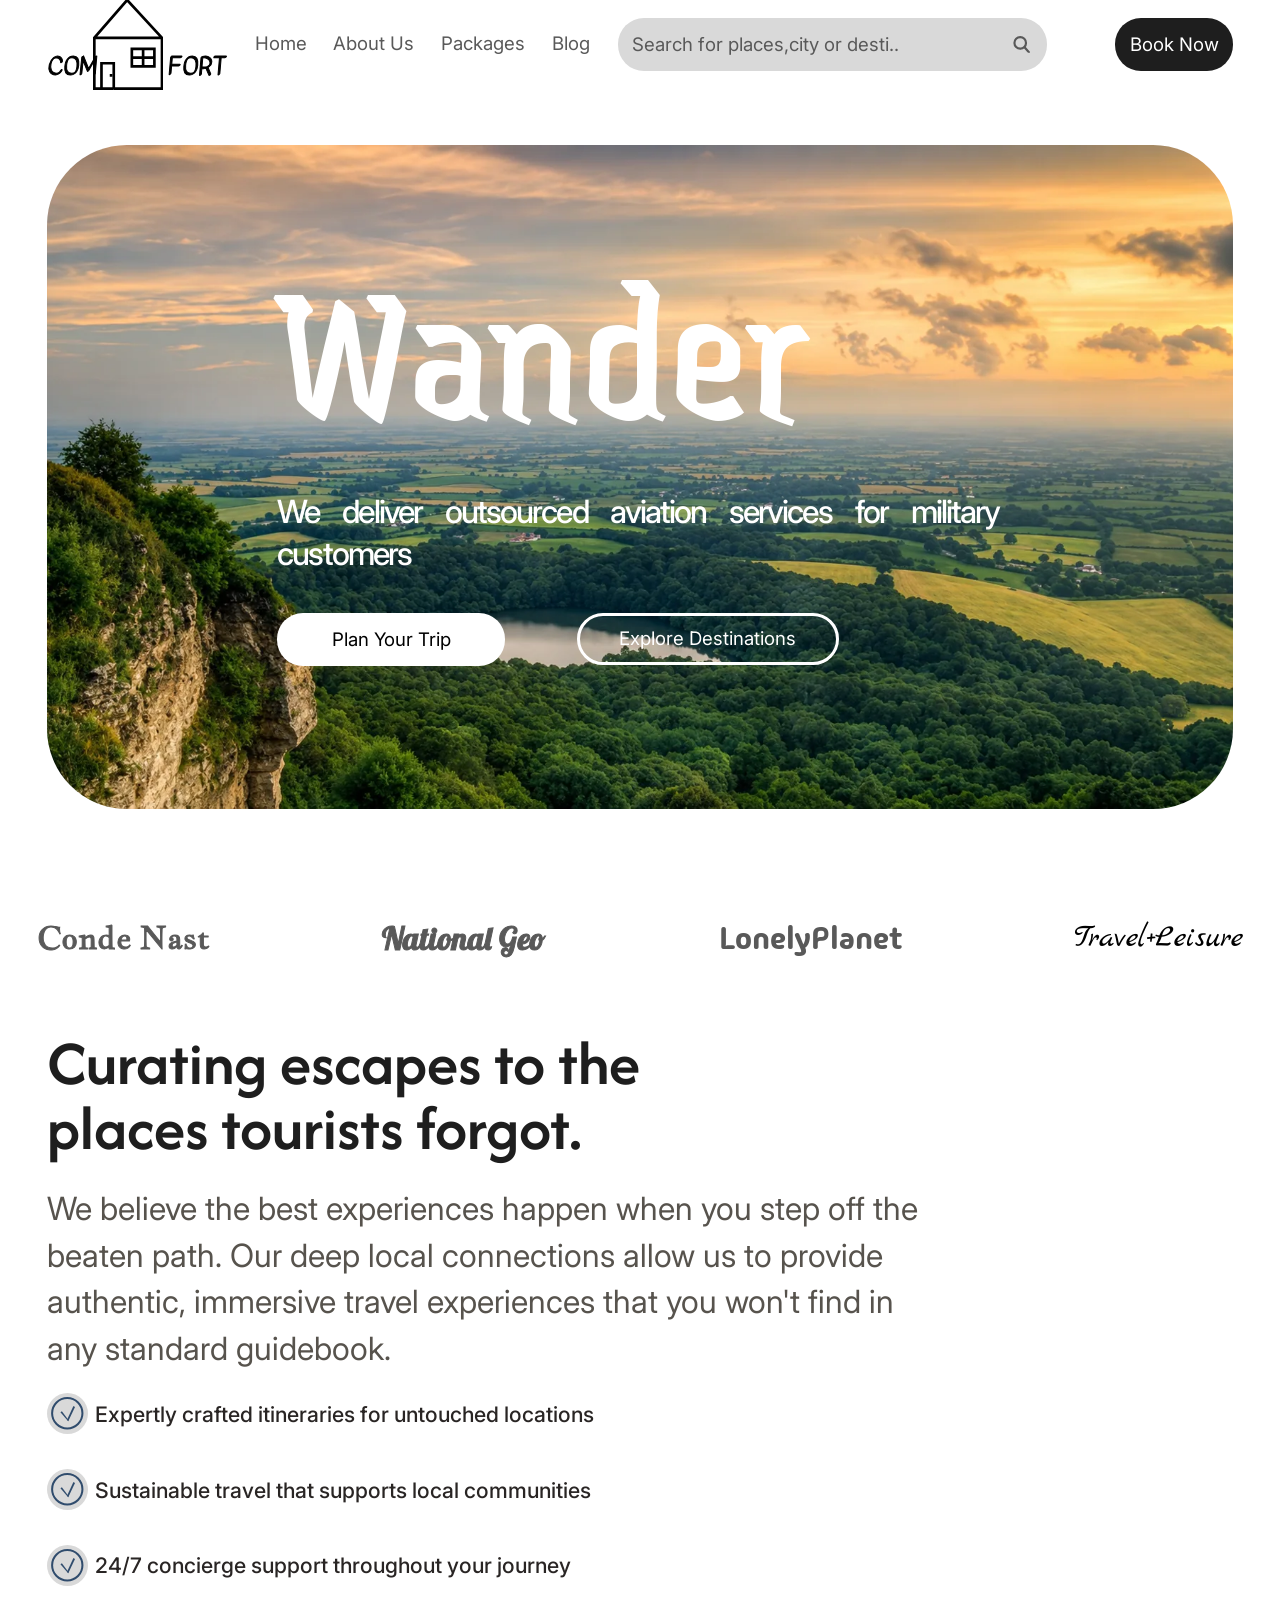
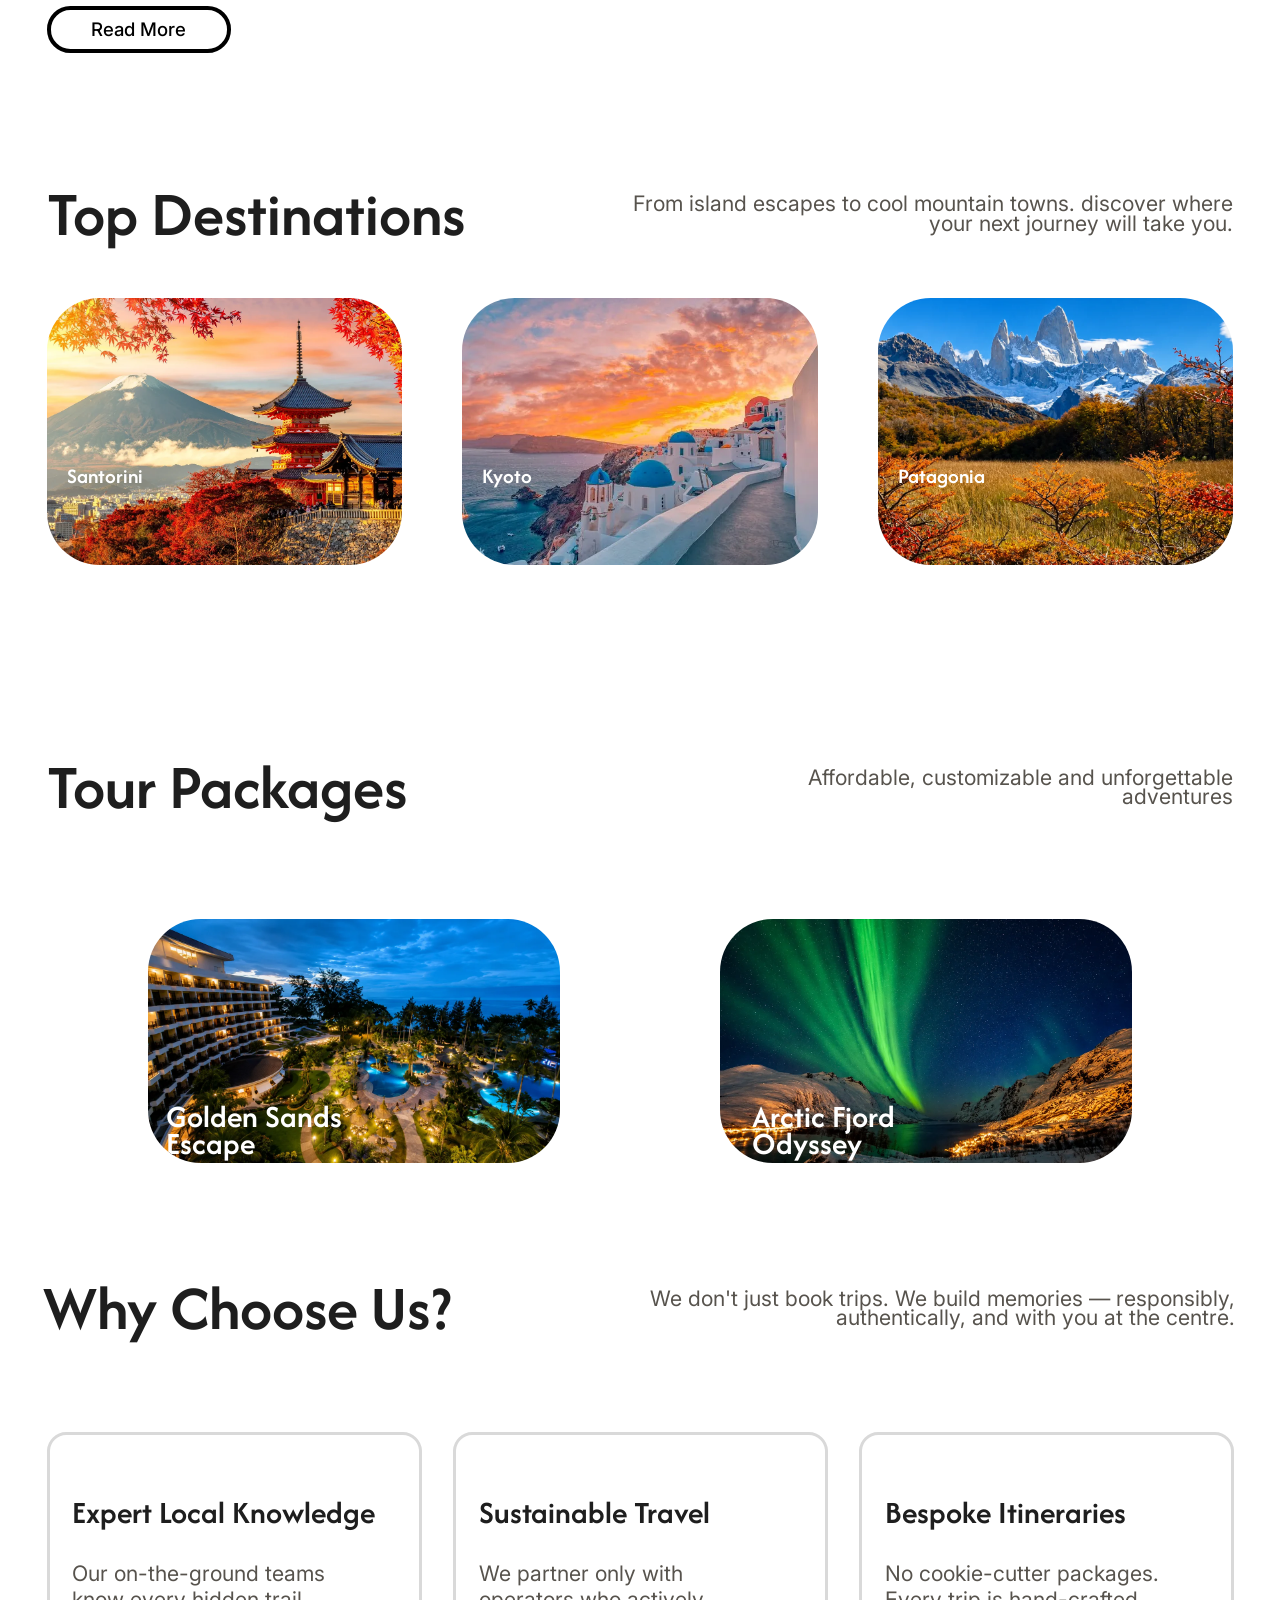
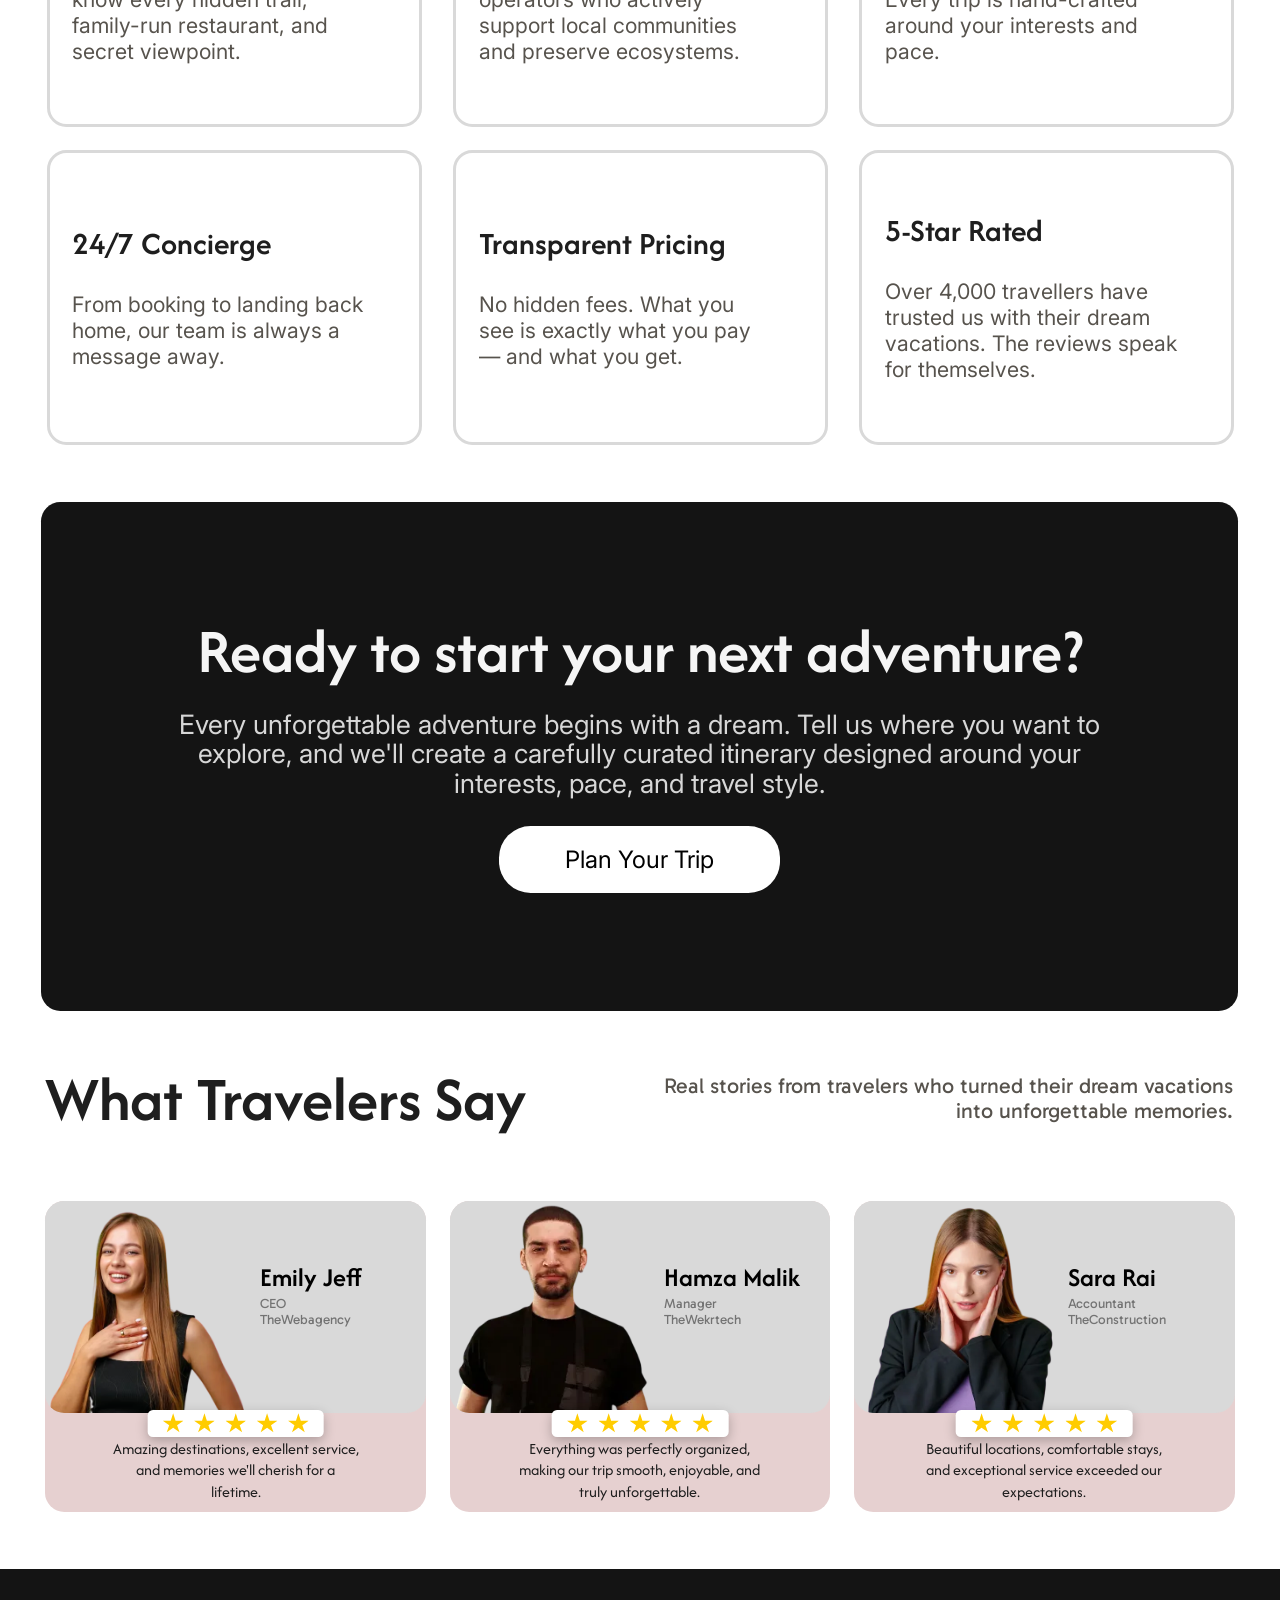
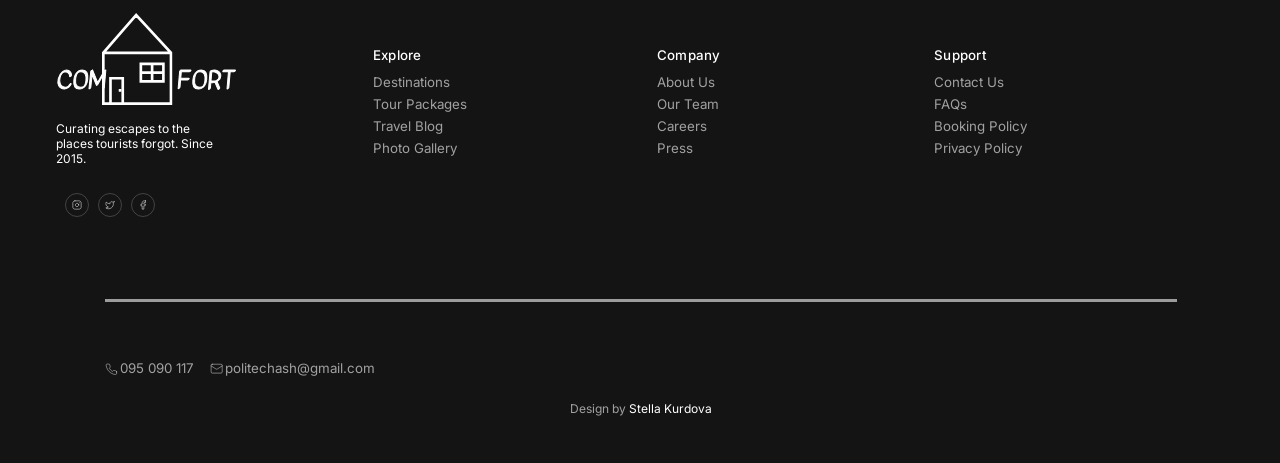
==== index.html @ 81b0ddcd "Wander landing page MVP" ====
<!doctype html>
<html lang="en">
<head>
  <meta charset="utf-8">
  <meta name="viewport" content="width=device-width, initial-scale=1">
  <title>Wander — Curating escapes to the places tourists forgot</title>
  <meta name="description" content="Expertly crafted itineraries for untouched locations, sustainable travel and 24/7 concierge support.">
  <link rel="preconnect" href="https://fonts.googleapis.com">
  <link rel="preconnect" href="https://fonts.gstatic.com" crossorigin>
  <link href="https://fonts.googleapis.com/css2?family=Afacad:wght@400;600;700&family=Gabarito&family=Inter:wght@400;500;700&family=Jacques+Francois&family=Jaini+Purva&family=Kavivanar&family=Lobster&family=Madimi+One&family=Marck+Script&display=swap" rel="stylesheet">
  <link rel="stylesheet" href="css/style.css">
  <script>document.documentElement.classList.add('js');</script>
</head>
<body>

  <!-- Shared logo house, used in header and footer -->
  <svg width="0" height="0" style="position:absolute" aria-hidden="true">
    <symbol id="logo-house" viewBox="0 0 106 138">
      <path d="M31.1394 136H103.486V59.73L51.2355 3.00025L2 59.73V136H12.7179M2 59.73H103.486M12.7179 136V97.865H31.1394V136M12.7179 136H31.1394M58.2692 89.5131V76.4338H75.1835M58.2692 89.5131V102.592H75.1835M58.2692 89.5131H75.1835M92.0977 89.5131V102.592H75.1835M92.0977 89.5131V76.4338H75.1835M92.0977 89.5131H75.1835M75.1835 89.5131V76.4338M75.1835 89.5131V102.592M25.1106 116.145H28.7949" fill="none" stroke="currentColor" stroke-width="4"/>
    </symbol>
  </svg>

  <header class="header" id="top">
    <a class="logo" href="#top" aria-label="Comfort — home">
      <span class="logo__text">COM</span>
      <svg class="logo__house" aria-hidden="true"><use href="#logo-house"/></svg>
      <span class="logo__text">FORT</span>
    </a>

    <nav class="nav" aria-label="Main">
      <a href="#top">Home</a>
      <a href="#about">About Us</a>
      <a href="#packages">Packages</a>
      <a href="https://t.me/Ast04ka" target="_blank" rel="noopener">Blog</a>
    </nav>

    <form class="search" role="search" id="search-form">
      <label class="visually-hidden" for="search-input">Search</label>
      <input class="search__input" id="search-input" type="search" placeholder="Search for places,city or desti..">
      <button class="search__btn" type="submit" aria-label="Search">
        <svg viewBox="0 0 24 24" aria-hidden="true"><circle cx="10" cy="10" r="8" fill="none" stroke="currentColor" stroke-width="3"/><path d="M16 16l6 7" stroke="currentColor" stroke-width="3" stroke-linecap="round"/></svg>
      </button>
    </form>

    <a class="btn btn--dark header__book" href="https://t.me/Ast04ka" target="_blank" rel="noopener">Book Now</a>
  </header>

  <main>
    <section class="hero">
      <img class="hero__bg" src="images/hero.webp" alt="" fetchpriority="high">
      <div class="hero__content">
        <h1 class="hero__title">Wander</h1>
        <p class="hero__subtitle">We deliver outsourced aviation services for military customers</p>
        <div class="hero__buttons">
          <a class="btn btn--light" href="https://t.me/Ast04ka" target="_blank" rel="noopener">Plan Your Trip</a>
          <a class="btn btn--outline" href="#destinations">Explore Destinations</a>
        </div>
      </div>
    </section>

    <section class="trusted" aria-labelledby="trusted-title">
      <h2 class="trusted__title" id="trusted-title">Trusted &amp; Featured By</h2>
      <ul class="trusted__list">
        <li class="trusted__item trusted__item--conde">Conde Nast</li>
        <li class="trusted__item trusted__item--natgeo">National Geo</li>
        <li class="trusted__item trusted__item--lonely">LonelyPlanet</li>
        <li class="trusted__item trusted__item--travel">Travel+Leisure</li>
      </ul>
    </section>

    <section class="about" id="about">
      <h2 class="about__title">Curating escapes to the places tourists forgot.</h2>
      <p class="about__text">We believe the best experiences happen when you step off the beaten path. Our deep local connections allow us to provide authentic, immersive travel experiences that you won't find in any standard guidebook.</p>
      <ul class="about__list">
        <li><img src="images/check.svg" alt="" width="61" height="61">Expertly crafted itineraries for untouched locations</li>
        <li><img src="images/check.svg" alt="" width="61" height="61">Sustainable travel that supports local communities</li>
        <li><img src="images/check.svg" alt="" width="61" height="61">24/7 concierge support throughout your journey</li>
      </ul>
      <a class="btn btn--ghost about__more" href="#why">Read More</a>
    </section>

    <section class="destinations" id="destinations">
      <div class="section-head">
        <h2 class="section-head__title">Top Destinations</h2>
        <p class="section-head__text section-head__text--destinations">From island escapes to cool mountain towns. discover where your next journey will take you.</p>
      </div>
      <div class="destinations__grid">
        <article class="photo-card photo-card--dest">
          <img src="images/santorini.webp" alt="" loading="lazy">
          <h3 class="photo-card__label">Santorini</h3>
        </article>
        <article class="photo-card photo-card--dest">
          <img src="images/kyoto.webp" alt="" loading="lazy">
          <h3 class="photo-card__label">Kyoto</h3>
        </article>
        <article class="photo-card photo-card--dest">
          <img src="images/patagonia.webp" alt="" loading="lazy">
          <h3 class="photo-card__label">Patagonia</h3>
        </article>
      </div>
    </section>

    <section class="packages" id="packages">
      <div class="section-head">
        <h2 class="section-head__title">Tour Packages</h2>
        <p class="section-head__text section-head__text--packages">Affordable, customizable and unforgettable adventures</p>
      </div>
      <div class="packages__grid">
        <article class="photo-card photo-card--package photo-card--golden">
          <img src="images/golden-sands.webp" alt="" loading="lazy">
          <h3 class="photo-card__label">Golden Sands Escape</h3>
        </article>
        <article class="photo-card photo-card--package photo-card--arctic">
          <img src="images/arctic-fjord.webp" alt="" loading="lazy">
          <h3 class="photo-card__label">Arctic Fjord Odyssey</h3>
        </article>
      </div>
    </section>

    <section class="why" id="why">
      <div class="section-head">
        <h2 class="section-head__title">Why Choose Us?</h2>
        <p class="section-head__text section-head__text--why">We don't just book trips. We build memories — responsibly, authentically, and with you at the centre.</p>
      </div>
      <div class="why__grid">
        <article class="feature feature--1">
          <h3 class="feature__title">Expert Local Knowledge</h3>
          <p class="feature__text">Our on-the-ground teams know every hidden trail, family-run restaurant, and secret viewpoint.</p>
        </article>
        <article class="feature feature--2">
          <h3 class="feature__title">Sustainable Travel</h3>
          <p class="feature__text">We partner only with operators who actively support local communities and preserve ecosystems.</p>
        </article>
        <article class="feature feature--3">
          <h3 class="feature__title">Bespoke Itineraries</h3>
          <p class="feature__text">No cookie-cutter packages. Every trip is hand-crafted around your interests and pace.</p>
        </article>
        <article class="feature feature--4">
          <h3 class="feature__title">24/7 Concierge</h3>
          <p class="feature__text">From booking to landing back home, our team is always a message away.</p>
        </article>
        <article class="feature feature--5">
          <h3 class="feature__title">Transparent Pricing</h3>
          <p class="feature__text">No hidden fees. What you see is exactly what you pay — and what you get.</p>
        </article>
        <article class="feature feature--6">
          <h3 class="feature__title">5-Star Rated</h3>
          <p class="feature__text">Over 4,000 travellers have trusted us with their dream vacations. The reviews speak for themselves.</p>
        </article>
      </div>
    </section>

    <section class="cta">
      <h2 class="cta__title">Ready to start your next adventure?</h2>
      <p class="cta__text">Every unforgettable adventure begins with a dream. Tell us where you want to explore, and we'll create a carefully curated itinerary designed around your interests, pace, and travel style.</p>
      <a class="btn btn--light cta__btn" href="https://t.me/Ast04ka" target="_blank" rel="noopener">Plan Your Trip</a>
    </section>

    <section class="reviews" id="reviews">
      <div class="section-head">
        <h2 class="section-head__title">What Travelers Say</h2>
        <p class="section-head__text section-head__text--reviews">Real stories from travelers who turned their dream vacations into unforgettable memories.</p>
      </div>
      <div class="reviews__grid">
        <article class="review">
          <div class="review__top">
            <img class="review__photo" src="images/emily.webp" alt="Emily Jeff" loading="lazy">
            <div class="review__person">
              <h3 class="review__name">Emily Jeff</h3>
              <p class="review__role">CEO TheWebagency</p>
            </div>
          </div>
          <div class="review__stars" role="img" aria-label="5 out of 5 stars"><i></i><i></i><i></i><i></i><i></i></div>
          <p class="review__quote">Amazing destinations, excellent service, and memories we'll cherish for a lifetime.</p>
        </article>
        <article class="review">
          <div class="review__top">
            <img class="review__photo" src="images/hamza.webp" alt="Hamza Malik" loading="lazy">
            <div class="review__person">
              <h3 class="review__name">Hamza Malik</h3>
              <p class="review__role">Manager<br>TheWekrtech</p>
            </div>
          </div>
          <div class="review__stars" role="img" aria-label="5 out of 5 stars"><i></i><i></i><i></i><i></i><i></i></div>
          <p class="review__quote">Everything was perfectly organized, making our trip smooth, enjoyable, and truly unforgettable.</p>
        </article>
        <article class="review">
          <div class="review__top">
            <img class="review__photo" src="images/sara.webp" alt="Sara Rai" loading="lazy">
            <div class="review__person">
              <h3 class="review__name">Sara Rai</h3>
              <p class="review__role">Accountant<br>TheConstruction</p>
            </div>
          </div>
          <div class="review__stars" role="img" aria-label="5 out of 5 stars"><i></i><i></i><i></i><i></i><i></i></div>
          <p class="review__quote">Beautiful locations, comfortable stays, and exceptional service exceeded our expectations.</p>
        </article>
      </div>
    </section>
  </main>

  <footer class="footer">
    <div class="footer__top">
      <div class="footer__brand">
        <a class="logo logo--footer" href="#top" aria-label="Comfort — back to top">
          <span class="logo__text">COM</span>
          <svg class="logo__house" aria-hidden="true"><use href="#logo-house"/></svg>
          <span class="logo__text">FORT</span>
        </a>
        <p class="footer__tagline">Curating escapes to the places tourists forgot. Since 2015.</p>
        <ul class="footer__social">
          <li><a href="https://www.instagram.com/mnstrash_/" target="_blank" rel="noopener" aria-label="Instagram"><svg viewBox="0 0 15 15" aria-hidden="true"><path d="M4.375 1.25H10.625C12.3509 1.25 13.75 2.64911 13.75 4.375V10.625C13.75 12.3509 12.3509 13.75 10.625 13.75H4.375C2.64911 13.75 1.25 12.3509 1.25 10.625V4.375C1.25 2.64911 2.64911 1.25 4.375 1.25Z"/><path d="M10.0003 7.10644C10.0774 7.62659 9.98859 8.15782 9.7464 8.62457C9.50422 9.09132 9.12102 9.46982 8.65132 9.70623C8.18162 9.94265 7.64933 10.0249 7.13017 9.9414C6.61101 9.85786 6.13141 9.61274 5.75958 9.24091C5.38775 8.86909 5.14264 8.38949 5.0591 7.87032C4.97556 7.35116 5.05785 6.81887 5.29426 6.34917C5.53067 5.87947 5.90917 5.49628 6.37592 5.25409C6.84267 5.0119 7.3739 4.92306 7.89406 5.00019C8.42463 5.07887 8.91584 5.3261 9.29511 5.70538C9.67439 6.08466 9.92163 6.57586 10.0003 7.10644Z"/><path d="M10.9375 4.0625H10.9438"/></svg></a></li>
          <li><a href="#" aria-label="Twitter"><svg viewBox="0 0 15 15" aria-hidden="true"><path d="M13.75 2.50001C13.75 2.50001 13.3125 3.81251 12.5 4.62501C13.5 10.875 6.625 15.4375 1.25 11.875C2.625 11.9375 4 11.5 5 10.625C1.875 9.68751 0.3125 6.00001 1.875 3.12501C3.25 4.75001 5.375 5.68751 7.5 5.62501C6.9375 3.00001 10 1.50001 11.875 3.25001C12.5625 3.25001 13.75 2.50001 13.75 2.50001Z"/></svg></a></li>
          <li><a href="#" aria-label="Facebook"><svg viewBox="0 0 15 15" aria-hidden="true"><path d="M11.25 1.25H9.375C8.5462 1.25 7.75134 1.57924 7.16529 2.16529C6.57924 2.75134 6.25 3.5462 6.25 4.375V6.25H4.375V8.75H6.25V13.75H8.75V8.75H10.625L11.25 6.25H8.75V4.375C8.75 4.20924 8.81585 4.05027 8.93306 3.93306C9.05027 3.81585 9.20924 3.75 9.375 3.75H11.25V1.25Z"/></svg></a></li>
        </ul>
      </div>

      <div class="footer__col">
        <h3 class="footer__heading">Explore</h3>
        <ul>
          <li><a href="#destinations">Destinations</a></li>
          <li><a href="#packages">Tour Packages</a></li>
          <li><a href="#">Travel Blog</a></li>
          <li><a href="#">Photo Gallery</a></li>
        </ul>
      </div>
      <div class="footer__col">
        <h3 class="footer__heading">Company</h3>
        <ul>
          <li><a href="#about">About Us</a></li>
          <li><a href="#">Our Team</a></li>
          <li><a href="#">Careers</a></li>
          <li><a href="#">Press</a></li>
        </ul>
      </div>
      <div class="footer__col">
        <h3 class="footer__heading">Support</h3>
        <ul>
          <li><a href="https://t.me/Ast04ka" target="_blank" rel="noopener">Contact Us</a></li>
          <li><a href="#">FAQs</a></li>
          <li><a href="#">Booking Policy</a></li>
          <li><a href="#">Privacy Policy</a></li>
        </ul>
      </div>
    </div>

    <hr class="footer__divider">

    <div class="footer__contacts">
      <a href="tel:095090117">
        <svg class="footer__icon footer__icon--phone" viewBox="0 0 19 19" aria-hidden="true"><path d="M17.4175 13.3952V15.7702C17.4184 15.9907 17.3732 16.209 17.2849 16.411C17.1966 16.613 17.067 16.7943 16.9046 16.9434C16.7421 17.0924 16.5503 17.2059 16.3414 17.2765C16.1326 17.3472 15.9112 17.3734 15.6917 17.3536C13.2556 17.0889 10.9155 16.2564 8.85957 14.9232C6.94677 13.7077 5.32505 12.086 4.10957 10.1732C2.77164 8.10786 1.93901 5.75644 1.67916 3.30941C1.65937 3.09048 1.68539 2.86984 1.75555 2.66153C1.82571 2.45321 1.93848 2.26179 2.08668 2.09944C2.23487 1.93709 2.41525 1.80738 2.61632 1.71857C2.8174 1.62975 3.03476 1.58378 3.25457 1.58357H5.62957C6.01377 1.57979 6.38624 1.71584 6.67755 1.96637C6.96886 2.2169 7.15913 2.5648 7.21291 2.94524C7.31315 3.70529 7.49905 4.45157 7.76707 5.16982C7.87359 5.45318 7.89664 5.76113 7.8335 6.05719C7.77036 6.35324 7.62367 6.62499 7.41082 6.84024L6.40541 7.84566C7.53239 9.82763 9.17343 11.4687 11.1554 12.5957L12.1608 11.5902C12.3761 11.3774 12.6478 11.2307 12.9439 11.1676C13.2399 11.1044 13.5479 11.1275 13.8312 11.234C14.5495 11.502 15.2958 11.6879 16.0558 11.7882C16.4404 11.8424 16.7916 12.0361 17.0427 12.3324C17.2937 12.6287 17.4271 13.007 17.4175 13.3952Z"/></svg>
        095 090 117
      </a>
      <a href="https://mail.google.com/mail/?view=cm&amp;fs=1&amp;to=politechash@gmail.com" target="_blank" rel="noopener">
        <svg class="footer__icon footer__icon--mail" viewBox="0 0 20 20" aria-hidden="true"><path d="M3.33439 3.33301H16.6677C17.5882 3.33301 18.3344 4.0792 18.3344 4.99967V14.9997C18.3344 15.9201 17.5882 16.6663 16.6677 16.6663H3.33439C2.41392 16.6663 1.66772 15.9201 1.66772 14.9997V4.99967C1.66772 4.0792 2.41392 3.33301 3.33439 3.33301Z"/><path d="M18.3344 5.83301L10.8594 10.583C10.6021 10.7442 10.3047 10.8297 10.0011 10.8297C9.69746 10.8297 9.4 10.7442 9.14272 10.583L1.66772 5.83301"/></svg>
        politechash@gmail.com
      </a>
    </div>

    <p class="footer__credit">Design by <a href="https://www.instagram.com/stellar_.k/" target="_blank" rel="noopener">Stella Kurdova</a></p>
  </footer>

  <script src="js/main.js"></script>
</body>
</html>
---- css/style.css ----
/*
  Desktop layout follows the 1920px Figma frame; mobile (<768px) follows the 480px frame.
  On desktop 1rem = 10 design px, so "4.8rem" is 48px in Figma at 1920 wide.
*/

:root {
  --black: #000000;
  --ink: #1e1e1e;
  --dark: #141414;
  --muted: #57534d;
  --gray-text: #595959;
  --gray-light: #9b9b9b;
  --role: #737373;
  --line: #d9d9d9;
  --list-text: #292524;
  --check: #304c6d;
  --pink: #e6d0d0;
  --star: #ffcc00;
  --white: #ffffff;

  --font-body: "Inter", system-ui, sans-serif;
  --font-head: "Afacad", system-ui, sans-serif;

  --pad: 7rem;
  --section-gap: 8.5rem;

  --ease: cubic-bezier(.22, .61, .36, 1);
}

*,
*::before,
*::after {
  box-sizing: border-box;
}

html {
  font-size: min(calc(100vw / 192), 10px);
  scroll-behavior: smooth;
  -webkit-text-size-adjust: 100%;
}

body {
  margin: 0 auto;
  max-width: 1920px;
  background: var(--white);
  color: var(--black);
  font-family: var(--font-body);
  overflow-x: clip;
}

img {
  display: block;
  max-width: 100%;
}

h1, h2, h3, p, ul {
  margin: 0;
}

ul {
  padding: 0;
  list-style: none;
}

a {
  color: inherit;
  text-decoration: none;
}

:focus-visible {
  outline: 3px solid #2f6fed;
  outline-offset: 3px;
}

.visually-hidden {
  position: absolute;
  width: 1px;
  height: 1px;
  overflow: hidden;
  clip: rect(0 0 0 0);
  white-space: nowrap;
}

@media (prefers-reduced-motion: reduce) {
  html { scroll-behavior: auto; }
  *,
  *::before,
  *::after {
    transition: none !important;
    animation: none !important;
  }
}

/* ---------- Buttons ---------- */

.btn {
  display: inline-flex;
  align-items: center;
  justify-content: center;
  border-radius: 3.9rem;
  font-family: var(--font-body);
  font-size: max(2.8rem, 12px);
  white-space: nowrap;
  transition: transform .3s var(--ease), box-shadow .3s var(--ease), background-color .3s, color .3s;
}

.btn:hover {
  transform: translateY(-3px);
  box-shadow: 0 10px 24px rgb(0 0 0 / .18);
}

.btn:active {
  transform: translateY(0) scale(.97);
  box-shadow: none;
  transition-duration: .1s;
}

.btn--dark {
  background: var(--ink);
  color: var(--white);
}

.btn--light {
  background: var(--white);
  color: var(--black);
}

.btn--outline {
  border: 3px solid var(--white);
  color: var(--white);
}

.btn--ghost {
  border: 4px solid var(--black);
  font-weight: 500;
}

/* ---------- Logo ---------- */

.logo {
  display: inline-flex;
  align-items: flex-end;
  flex-shrink: 0;
  color: var(--black);
}

.logo__house {
  width: 10.6rem;
  height: 13.8rem;
  margin: 0 0.7rem 0 -0.6rem;
}

.logo__text {
  font-family: "Kavivanar", cursive;
  font-size: 3.6rem;
  line-height: 5.3rem;
  margin-bottom: 0.9rem;
  -webkit-text-stroke: 1px currentColor;
}

.logo--footer {
  color: var(--white);
}

/* ---------- Header ---------- */

.header {
  display: flex;
  align-items: center;
  gap: 4.3rem;
  height: 13.3rem;
  padding: 0 7rem;
}

.nav {
  display: flex;
  gap: 4rem;
  font-size: max(2.8rem, 12px);
  line-height: 3.4rem;
}

.nav a {
  white-space: nowrap;
  transition: color .2s;
}

.nav a:nth-child(-n+2) {
  color: var(--gray-text);
}

.nav a:nth-child(n+3) {
  color: rgb(0 0 0 / .65);
}

.nav a:hover {
  color: var(--black);
}

.search {
  position: relative;
  flex: 1 1 auto;
  max-width: 64.3rem;
  height: 8rem;
}

.search__input {
  width: 100%;
  height: 100%;
  padding: 0 7rem 0 2.1rem;
  border: 0;
  border-radius: 3.9rem;
  background: var(--line);
  color: var(--black);
  font: inherit;
  font-size: max(2.8rem, 12px);
}

.search__input::placeholder {
  color: var(--gray-text);
  opacity: 1;
}

.search__btn {
  position: absolute;
  top: 50%;
  right: 1.8rem;
  display: grid;
  place-items: center;
  width: 4rem;
  height: 4rem;
  padding: 0;
  border: 0;
  background: none;
  color: var(--gray-text);
  transform: translateY(-50%);
  cursor: pointer;
}

.search__btn svg {
  width: 2.6rem;
  height: 2.6rem;
}

.header__book {
  flex-shrink: 0;
  width: 17.8rem;
  height: 8rem;
  margin-left: auto;
}

/* ---------- Hero ---------- */

.hero {
  position: relative;
  min-height: 99.5rem;
  margin: var(--section-gap) var(--pad) 0;
  padding: 14.6rem 0 6rem 34.6rem;
  border-radius: 12rem;
  overflow: hidden;
  isolation: isolate;
}

.hero__bg {
  position: absolute;
  inset: 0;
  width: 100%;
  height: 100%;
  object-fit: cover;
  z-index: -1;
}

.hero__content {
  max-width: 108.3rem;
  color: var(--white);
}

.hero__title {
  font-family: "Jaini Purva", serif;
  font-size: 30rem;
  font-weight: 400;
  line-height: 30.9rem;
}

.hero__subtitle {
  margin-top: 6.4rem;
  font-size: 4.8rem;
  font-weight: 500;
  line-height: 6.2rem;
  letter-spacing: -0.06em;
  text-align: justify;
}

.hero__buttons {
  display: flex;
  flex-wrap: wrap;
  gap: 3rem 10.7rem;
  margin-top: 5.8rem;
}

.hero__buttons .btn--light {
  width: 34.2rem;
  height: 8rem;
}

.hero__buttons .btn--outline {
  width: 39.3rem;
  height: 7.8rem;
}

/* ---------- Trusted by ---------- */

.trusted {
  margin-top: var(--section-gap);
  text-align: center;
}

.trusted__title {
  color: var(--gray-light);
  font-family: var(--font-head);
  font-size: max(3.2rem, 14px);
  font-weight: 700;
  line-height: 4.2rem;
  letter-spacing: 1.4px;
  text-transform: uppercase;
}

.trusted__list {
  display: flex;
  justify-content: space-between;
  margin-top: 3.7rem;
  padding: 0 5.6rem;
}

.trusted__item {
  color: var(--gray-text);
  font-size: 4.8rem;
  line-height: 6rem;
}

.trusted__item--conde {
  font-family: "Jacques Francois", serif;
  -webkit-text-stroke: 1px currentColor;
}

.trusted__item--natgeo {
  font-family: "Lobster", cursive;
  -webkit-text-stroke: 1px currentColor;
}

.trusted__item--lonely {
  font-family: "Madimi One", sans-serif;
}

.trusted__item--travel {
  color: var(--black);
  font-family: "Marck Script", cursive;
}

/* ---------- About ---------- */

.about {
  display: flex;
  flex-direction: column;
  align-items: flex-start;
  gap: 3.1rem;
  margin-top: 11rem;
  padding: 0 7.1rem;
}

.about__title {
  max-width: 94rem;
  color: var(--ink);
  font-family: var(--font-head);
  font-size: 9.6rem;
  font-weight: 600;
  line-height: 9.7rem;
}

.about__text {
  max-width: 131rem;
  margin-top: 0.7rem;
  color: var(--muted);
  font-size: 4.8rem;
  line-height: 7rem;
}

.about__list {
  display: flex;
  flex-direction: column;
  gap: 5.3rem;
}

.about__list li {
  display: flex;
  align-items: center;
  gap: 1.1rem;
  color: var(--list-text);
  font-size: max(3.2rem, 13px);
  font-weight: 500;
  line-height: 3.6rem;
}

.about__list img {
  width: 6.1rem;
  height: 6.1rem;
  flex-shrink: 0;
}

.about__more {
  width: 27.5rem;
  height: 7rem;
  border-radius: 3.5rem;
}

/* ---------- Section heads ---------- */

.section-head {
  display: flex;
  align-items: center;
  justify-content: space-between;
  gap: 4rem;
  padding: 0 7rem;
}

.section-head__title {
  flex-shrink: 0;
  color: var(--ink);
  font-family: var(--font-head);
  font-size: 9.6rem;
  font-weight: 600;
  line-height: 1;
}

.section-head__text {
  color: var(--muted);
  font-size: max(3.2rem, 13px);
  line-height: 2.9rem;
  text-align: right;
}

.section-head__text--destinations { max-width: 94.5rem; }
.section-head__text--packages     { max-width: 67.7rem; }
.section-head__text--why          { max-width: 100.3rem; }

.section-head__text--reviews {
  max-width: 91.7rem;
  font-family: "Gabarito", sans-serif;
  line-height: 3.8rem;
}

/* ---------- Photo cards ---------- */

.photo-card {
  position: relative;
  overflow: hidden;
  border-radius: 7.9rem;
}

.photo-card img {
  width: 100%;
  height: 100%;
  object-fit: cover;
}

.photo-card__label {
  position: absolute;
  color: var(--white);
  font-family: var(--font-head);
  font-weight: 600;
}

.photo-card--dest {
  aspect-ratio: 534 / 401;
}

.photo-card--dest .photo-card__label {
  left: 3rem;
  top: 63%;
  font-size: max(3.2rem, 14px);
  line-height: 2.8rem;
}

.photo-card--package {
  aspect-ratio: 617 / 365;
}

.photo-card--package .photo-card__label {
  left: 2.6rem;
  bottom: 0.8rem;
  max-width: 30.3rem;
  font-size: 4.8rem;
  line-height: 4rem;
}

.photo-card--arctic .photo-card__label {
  left: 4.8rem;
  max-width: 34.6rem;
}

/* ---------- Destinations ---------- */

.destinations {
  margin-top: var(--section-gap);
  padding: 10.8rem 0;
}

.destinations__grid {
  display: grid;
  grid-template-columns: repeat(3, 1fr);
  gap: 9rem;
  margin-top: 7.9rem;
  padding: 0 7rem;
}

/* ---------- Packages ---------- */

.packages {
  margin-top: var(--section-gap);
  padding-top: 9.2rem;
}

.packages__grid {
  display: grid;
  grid-template-columns: 61.7rem 61.7rem;
  justify-content: center;
  gap: 24.1rem;
  margin-top: 15rem;
}

/* ---------- Why choose us ---------- */

.why {
  margin-top: 17rem;
}

.why .section-head {
  padding: 0 6.7rem 0 6.4rem;
}

.why__grid {
  display: grid;
  grid-template-columns: repeat(3, 1fr);
  gap: 3.4rem 4.7rem;
  margin-top: 13.8rem;
  padding: 0 6.9rem 0 7rem;
}

.feature {
  display: flex;
  flex-direction: column;
  justify-content: center;
  gap: 4.4rem;
  min-height: 44.3rem;
  padding: 4rem 3.4rem;
  border: 3px solid var(--line);
  border-radius: 2.9rem;
  background: var(--white);
}

.feature__title {
  color: var(--ink);
  font-family: var(--font-head);
  font-size: 4.8rem;
  font-weight: 600;
  line-height: 1.1;
}

.feature__text {
  max-width: 43.8rem;
  color: var(--muted);
  font-size: max(3.2rem, 13px);
  line-height: 3.9rem;
}

/* ---------- CTA ---------- */

.cta {
  display: flex;
  flex-direction: column;
  align-items: center;
  justify-content: center;
  min-height: 76.3rem;
  margin: var(--section-gap) 6.3rem 0 6.2rem;
  padding: 8rem 19.2rem;
  border-radius: 2.9rem;
  background: var(--dark);
  text-align: center;
}

.cta__title {
  color: #f5f5f5;
  font-family: var(--font-head);
  font-size: 9.6rem;
  font-weight: 600;
  line-height: 1;
}

.cta__text {
  margin-top: 4rem;
  color: rgb(255 255 255 / .83);
  font-size: max(4rem, 14px);
  line-height: 4.4rem;
}

.cta__btn {
  width: 42.2rem;
  height: 10.1rem;
  margin-top: 4.2rem;
  border-radius: 4.75rem;
  font-size: max(3.6rem, 14px);
}

/* ---------- Reviews ---------- */

.reviews {
  margin-top: var(--section-gap);
}

.reviews .section-head {
  padding: 0 7.1rem 0 6.7rem;
}

.reviews__grid {
  display: grid;
  grid-template-columns: repeat(3, 1fr);
  gap: 3.5rem;
  margin-top: 10.4rem;
  padding: 0 6.8rem;
}

.review {
  position: relative;
  display: flex;
  flex-direction: column;
  align-items: center;
  min-height: 46.7rem;
  border-radius: 2.9rem;
  background: var(--pink);
}

.review__top {
  display: flex;
  align-items: center;
  align-self: stretch;
  height: 31.9rem;
  border-radius: 2.9rem;
  background: var(--line);
  overflow: hidden;
}

.review__photo {
  width: 53.9%;
  height: 100%;
  object-fit: cover;
  object-position: center top;
}

.review__person {
  padding: 0 2rem 4rem 1.4rem;
}

.review__name {
  color: var(--black);
  font-family: var(--font-head);
  font-size: max(4rem, 15px);
  font-weight: 600;
  line-height: 5.3rem;
}

.review__role {
  max-width: 14rem;
  color: var(--role);
  font-family: "Gabarito", sans-serif;
  font-size: max(2rem, 11px);
  line-height: 2.4rem;
}

.review__stars {
  position: absolute;
  top: 31.4rem;
  left: 50%;
  display: flex;
  justify-content: center;
  gap: 1.6rem;
  width: 26.5rem;
  height: 4rem;
  padding-top: 0.5rem;
  border-radius: 0.8rem;
  background: var(--white);
  box-shadow: 0 4px 11.9px rgb(0 0 0 / .25);
  transform: translateX(-50%);
}

.review__stars i {
  width: 3.1rem;
  height: 3.1rem;
  background: var(--star);
  clip-path: polygon(50% 0%, 61.8% 35.3%, 100% 35.3%, 69.1% 57.1%, 80.9% 91.5%, 50% 70%, 19.1% 91.5%, 30.9% 57.1%, 0% 35.3%, 38.2% 35.3%);
}

.review__quote {
  max-width: 37.6rem;
  margin: 3.7rem auto 1.5rem;
  color: #1d1d1d;
  font-family: var(--font-head);
  font-size: max(2.4rem, 12px);
  line-height: 3.2rem;
  text-align: center;
}

/* ---------- Footer ---------- */

.footer {
  margin-top: var(--section-gap);
  padding: 6.6rem 15.5rem 7.1rem 8.4rem;
  background: var(--dark);
  color: var(--white);
}

.footer__top {
  display: grid;
  grid-template-columns: 30.6rem 25.7rem 24.7rem 23.5rem;
  column-gap: 16.9rem;
  align-items: start;
}

.footer__brand {
  display: flex;
  flex-direction: column;
  align-items: flex-start;
}

.footer__tagline {
  max-width: 24.4rem;
  margin-top: 2.4rem;
  font-size: max(1.6rem, 12px);
  line-height: 2.3rem;
}

.footer__social {
  display: flex;
  gap: 1.3rem;
  margin-top: 3.9rem;
  padding-left: 1.4rem;
}

.footer__social a {
  display: grid;
  place-items: center;
  width: 3.6rem;
  height: 3.6rem;
  border: 0.8px solid rgb(255 255 255 / .2);
  border-radius: 50%;
  transition: border-color .2s;
}

.footer__social a:hover {
  border-color: rgb(255 255 255 / .6);
}

.footer__social svg {
  width: 1.5rem;
  height: 1.5rem;
  fill: none;
  stroke: rgb(255 255 255 / .6);
  stroke-width: 1.25;
  stroke-linecap: round;
  stroke-linejoin: round;
}

.footer__col {
  padding-top: 5.3rem;
}

.footer__heading {
  font-size: max(2rem, 13px);
  font-weight: 500;
  line-height: 2.1rem;
  letter-spacing: 0.3px;
}

.footer__col ul {
  display: flex;
  flex-direction: column;
  gap: 1.2rem;
  padding-top: 2rem;
}

.footer__col a {
  color: rgb(255 255 255 / .6);
  font-size: max(2rem, 12px);
  line-height: 2.1rem;
  transition: color .2s;
}

.footer__col a:hover,
.footer__contacts a:hover {
  color: var(--white);
}

.footer__divider {
  margin: 12.3rem 0 0 7.4rem;
  border: 0;
  border-top: 3px solid rgb(255 255 255 / .58);
}

.footer__contacts {
  display: flex;
  gap: 2.4rem;
  margin: 9.1rem 0 0 7.4rem;
}

.footer__contacts a {
  display: inline-flex;
  align-items: center;
  gap: 0.3rem;
  color: rgb(255 255 255 / .6);
  font-size: max(2rem, 12px);
  line-height: 2rem;
  transition: color .2s;
}

.footer__icon {
  width: 2rem;
  height: 2rem;
  fill: none;
  stroke: rgb(255 255 255 / .6);
  stroke-width: 1.08;
  stroke-linecap: round;
  stroke-linejoin: round;
}

.footer__icon--phone {
  width: 1.9rem;
  height: 1.9rem;
}

.footer__credit {
  margin: 4rem 0 0 7.4rem;
  color: rgb(255 255 255 / .6);
  font-size: max(1.8rem, 12px);
  line-height: 2rem;
  text-align: center;
}

.footer__credit a {
  color: var(--white);
  background: linear-gradient(currentColor, currentColor) left bottom / 0 1px no-repeat;
  transition: background-size .3s var(--ease);
}

.footer__credit a:hover {
  background-size: 100% 1px;
}

/* ================= Mobile (480px Figma frame) ================= */

@media (max-width: 767px) {
  html {
    font-size: 16px;
  }

  body {
    padding: 10px 0 0;
  }

  .btn {
    font-size: 12px;
  }

  /* Header */
  .header {
    flex-wrap: wrap;
    justify-content: center;
    gap: 10px 17px;
    height: auto;
    padding: 0 40px;
  }

  .header .logo .logo__house {
    width: 30px;
    height: 39px;
    margin: 0 2px 0 -2px;
  }

  .header .logo .logo__text {
    font-size: 10px;
    line-height: 15px;
    margin-bottom: 2px;
    -webkit-text-stroke: 0;
  }

  .nav {
    gap: 8px;
    font-size: 11px;
    line-height: 14px;
  }

  .search {
    flex: 0 0 auto;
    width: 30px;
    height: 24px;
  }

  .search__input {
    padding: 0;
    border-radius: 5px;
    color: transparent;
    cursor: pointer;
  }

  .search__input::placeholder {
    color: transparent;
  }

  .search__input:focus {
    position: absolute;
    right: 0;
    width: min(260px, 70vw);
    padding: 0 30px 0 10px;
    color: var(--black);
    font-size: 14px;
    z-index: 2;
    cursor: text;
  }

  .search__btn {
    right: 0;
    width: 30px;
    height: 24px;
    color: var(--black);
    pointer-events: none;
    z-index: 3;
  }

  .search__btn svg {
    width: 11px;
    height: 11px;
  }

  .header__book {
    width: auto;
    height: 24px;
    margin-left: 0;
    padding: 0 10px;
    border-radius: 5px;
    background: var(--black);
    font-size: 11px;
  }

  @media (max-width: 439px) {
    .nav {
      order: 3;
      justify-content: center;
      width: 100%;
    }
  }

  /* Hero */
  .hero {
    min-height: 235px;
    margin: 22px 30px 0;
    padding: 47px 20px 30px 20.5%;
    border-radius: 65px;
  }

  .hero__title {
    font-size: 40px;
    line-height: 48px;
  }

  .hero__subtitle {
    max-width: 277px;
    margin-top: 19px;
    font-size: 16px;
    line-height: 19px;
    letter-spacing: -1px;
    text-align: left;
  }

  .hero__buttons {
    gap: 10px;
    margin-top: 17px;
  }

  .hero__buttons .btn--light,
  .hero__buttons .btn--outline {
    width: auto;
    height: 26px;
    padding: 0 12px;
    border-radius: 5px;
    font-size: 10px;
  }

  .hero__buttons .btn--light {
    font-weight: 500;
  }

  .hero__buttons .btn--outline {
    border-width: 1px;
  }

  /* Trusted */
  .trusted {
    margin-top: 22px;
  }

  .trusted__title {
    font-size: 13px;
    line-height: 31px;
  }

  .trusted__list {
    flex-wrap: wrap;
    justify-content: center;
    gap: 0 37px;
    margin-top: 9px;
    padding: 0 30px;
  }

  .trusted__item {
    font-size: 12px;
    line-height: 37px;
    -webkit-text-stroke: 0;
  }

  /* About */
  .about {
    align-items: center;
    gap: 22px;
    margin-top: 22px;
    padding: 0 44px;
    text-align: center;
  }

  .about__title {
    font-size: 36px;
    line-height: 43px;
  }

  .about__text {
    max-width: 311px;
    margin-top: 41px;
    font-size: 16px;
    line-height: 27px;
  }

  .about__list {
    gap: 0;
    max-width: 311px;
  }

  .about__list li {
    display: block;
    color: var(--muted);
    font-size: 16px;
    font-weight: 400;
    line-height: 27px;
  }

  .about__list img {
    display: none;
  }

  .about__more {
    width: 183px;
    height: 47px;
    border-width: 2px;
    font-size: 16px;
  }

  /* Section heads */
  .section-head {
    flex-direction: column;
    gap: 22px;
    padding: 0 35px;
    text-align: center;
  }

  .section-head__title {
    font-size: 36px;
    line-height: 1.6;
  }

  .section-head__text,
  .section-head__text--reviews {
    max-width: 410px;
    font-size: 16px;
    line-height: 28px;
    text-align: center;
  }

  .section-head__text--why {
    max-width: 262px;
  }

  /* Photo cards */
  .photo-card {
    border-radius: 44px;
  }

  .photo-card--dest {
    width: 197px;
    aspect-ratio: 197 / 148;
  }

  .photo-card--dest .photo-card__label {
    left: 24px;
    top: auto;
    bottom: 22px;
    font-size: 16px;
    line-height: 28px;
  }

  .photo-card--package {
    width: 197px;
    aspect-ratio: 197 / 117;
  }

  .photo-card--package .photo-card__label,
  .photo-card--arctic .photo-card__label {
    left: 15px;
    right: 30px;
    max-width: none;
    bottom: 14px;
    font-size: 16px;
    line-height: 20px;
  }

  /* Destinations / packages */
  .destinations {
    margin-top: 22px;
    padding: 0;
  }

  .destinations__grid,
  .packages__grid {
    grid-template-columns: 1fr;
    justify-items: center;
    gap: 22px;
    margin-top: 22px;
    padding: 0;
  }

  .packages {
    margin-top: 22px;
    padding-top: 0;
  }

  .packages .section-head {
    gap: 0;
  }

  .photo-card--arctic {
    order: -1;
  }

  /* Why */
  .why {
    margin-top: 22px;
  }

  .why .section-head {
    padding: 0 35px;
  }

  .why__grid {
    grid-template-columns: 1fr;
    justify-items: center;
    gap: 22px;
    margin-top: 22px;
    padding: 0;
  }

  .feature {
    justify-content: flex-start;
    gap: 10px;
    width: 250px;
    min-height: 195px;
    padding: 28px 17px 20px;
  }

  .feature__title {
    font-size: 24px;
    line-height: 28px;
  }

  .feature__text {
    font-size: 16px;
    line-height: 24px;
  }

  .feature--3 { order: 1; }
  .feature--4 { order: 2; }
  .feature--6 { order: 3; }
  .feature--5 { order: 4; }
  .feature--1 { order: 5; }
  .feature--2 { order: 6; }

  /* CTA */
  .cta {
    min-height: 0;
    margin: 22px 30px 0;
    padding: 32px 22px;
  }

  .cta__title {
    font-size: 30px;
    line-height: 1.2;
  }

  .cta__text {
    margin-top: 14px;
    font-size: 16px;
    line-height: 24px;
  }

  .cta__btn {
    width: 195px;
    height: 43px;
    margin-top: 20px;
    font-size: 20px;
  }

  /* Reviews */
  .reviews {
    margin-top: 22px;
  }

  .reviews .section-head {
    padding: 0 35px;
  }

  .reviews__grid {
    grid-template-columns: 1fr;
    justify-items: center;
    gap: 22px;
    margin-top: 22px;
    padding: 0 30px;
  }

  .review {
    width: 100%;
    max-width: 360px;
    min-height: 0;
    border-radius: 24px;
  }

  .review__top {
    height: 200px;
    border-radius: 24px;
  }

  .review__person {
    padding: 0 12px 24px 10px;
  }

  .review__name {
    font-size: 22px;
    line-height: 28px;
  }

  .review__role {
    font-size: 13px;
    line-height: 17px;
  }

  .review__stars {
    top: 186px;
    gap: 10px;
    width: 180px;
    height: 30px;
    padding-top: 5px;
    border-radius: 8px;
  }

  .review__stars i {
    width: 20px;
    height: 20px;
  }

  .review__quote {
    max-width: 280px;
    margin: 30px auto 20px;
    font-size: 16px;
    line-height: 22px;
  }

  /* Footer */
  .footer {
    margin-top: 22px;
    padding: 37px 20px 40px;
  }

  .footer__top {
    grid-template-columns: repeat(3, auto);
    justify-content: space-between;
    column-gap: 16px;
    row-gap: 0;
    max-width: 400px;
    margin: 0 auto;
  }

  .footer__brand {
    grid-column: 1 / -1;
    align-items: center;
    text-align: center;
  }

  .footer .logo__house {
    width: 106px;
    height: 138px;
    margin: 0 7px 0 -6px;
  }

  .footer .logo__text {
    font-size: 36px;
    line-height: 53px;
    margin-bottom: 9px;
  }

  .footer__tagline {
    max-width: 244px;
    margin-top: 17px;
    font-size: 16px;
    line-height: 23px;
  }

  .footer__social {
    gap: 13px;
    margin-top: 20px;
    padding: 0;
  }

  .footer__social a {
    width: 36px;
    height: 36px;
  }

  .footer__social svg {
    width: 15px;
    height: 15px;
  }

  .footer__col {
    padding-top: 40px;
  }

  .footer__heading {
    font-size: 18px;
    line-height: 21px;
  }

  .footer__col ul {
    gap: 12px;
    padding-top: 20px;
  }

  .footer__col a {
    font-size: 15px;
    line-height: 21px;
  }

  .footer__divider {
    display: none;
  }

  .footer__contacts {
    flex-wrap: wrap;
    justify-content: center;
    gap: 12px 24px;
    margin: 30px 0 0;
  }

  .footer__contacts a {
    gap: 4px;
    font-size: 15px;
    line-height: 20px;
  }

  .footer__icon,
  .footer__icon--phone {
    width: 16px;
    height: 16px;
  }

  .footer__credit {
    margin: 24px 0 0;
    font-size: 14px;
  }
}

/* ================= Motion & hover effects ================= */

html {
  scroll-padding-top: 15rem;
}

/* Sticky header gains a soft shadow once the page scrolls */
.header {
  position: sticky;
  top: 0;
  z-index: 50;
  background: rgb(255 255 255 / .92);
  -webkit-backdrop-filter: blur(12px);
  backdrop-filter: blur(12px);
  transition: box-shadow .3s var(--ease);
}

.header.is-scrolled {
  box-shadow: 0 6px 24px rgb(0 0 0 / .08);
}

.logo__house {
  transition: transform .5s var(--ease);
}

.logo:hover .logo__house {
  transform: translateY(-4px) rotate(-4deg);
}

/* Nav links: underline grows from the left */
.nav a {
  position: relative;
}

.nav a::after {
  content: "";
  position: absolute;
  left: 0;
  bottom: -0.4rem;
  width: 100%;
  height: 2px;
  background: currentColor;
  transform: scaleX(0);
  transform-origin: left;
  transition: transform .3s var(--ease);
}

.nav a:hover::after {
  transform: scaleX(1);
}

.search__input {
  transition: background-color .3s, box-shadow .3s var(--ease);
}

.search__input:focus {
  outline: none;
  background: #e6e6e6;
  box-shadow: 0 0 0 3px rgb(30 30 30 / .15);
}

.search__btn svg {
  transition: transform .3s var(--ease);
}

.search__btn:hover svg {
  transform: scale(1.15) rotate(-8deg);
}

/* Hero: slow zoom on the photo, content rises in on load */
.hero__bg {
  animation: hero-zoom 24s ease-in-out infinite alternate;
}

.hero__title,
.hero__subtitle,
.hero__buttons {
  animation: rise .9s var(--ease) backwards;
}

.hero__subtitle { animation-delay: .15s; }
.hero__buttons  { animation-delay: .3s; }

.btn--outline:hover {
  background: var(--white);
  color: var(--black);
}

.btn--ghost:hover {
  background: var(--black);
  color: var(--white);
}

.trusted__item {
  transition: color .3s, transform .3s var(--ease);
}

.trusted__item:hover {
  color: var(--black);
  transform: translateY(-3px);
}

/* Photo cards: lift, deeper shadow and slow image zoom */
.photo-card {
  transition: transform .5s var(--ease), box-shadow .5s var(--ease);
}

.photo-card img {
  transition: transform .8s var(--ease);
}

.photo-card::after {
  content: "";
  position: absolute;
  inset: 0;
  background: linear-gradient(to top, rgb(0 0 0 / .35), transparent 55%);
  opacity: 0;
  transition: opacity .5s var(--ease);
}

.photo-card__label {
  z-index: 1;
  transition: transform .5s var(--ease);
}

.photo-card:hover {
  transform: translateY(-8px);
  box-shadow: 0 20px 40px rgb(0 0 0 / .2);
}

.photo-card:hover img {
  transform: scale(1.08);
}

.photo-card:hover::after {
  opacity: 1;
}

.photo-card:hover .photo-card__label {
  transform: translateX(6px);
}

/* Feature cards */
.feature {
  transition: transform .4s var(--ease), box-shadow .4s var(--ease), border-color .4s;
}

.feature:hover {
  transform: translateY(-8px);
  border-color: var(--check);
  box-shadow: 0 18px 36px rgb(48 76 109 / .15);
}

.feature__title {
  transition: color .3s;
}

.feature:hover .feature__title {
  color: var(--check);
}

/* Reviews */
.review {
  transition: transform .4s var(--ease), box-shadow .4s var(--ease);
}

.review:hover {
  transform: translateY(-8px);
  box-shadow: 0 18px 36px rgb(0 0 0 / .12);
}

.review__photo {
  transition: transform .6s var(--ease);
}

.review:hover .review__photo {
  transform: scale(1.05);
}

.review.is-visible .review__stars i {
  animation: star-pop .5s var(--ease) backwards;
}

.review.is-visible .review__stars i:nth-child(1) { animation-delay: .35s; }
.review.is-visible .review__stars i:nth-child(2) { animation-delay: .45s; }
.review.is-visible .review__stars i:nth-child(3) { animation-delay: .55s; }
.review.is-visible .review__stars i:nth-child(4) { animation-delay: .65s; }
.review.is-visible .review__stars i:nth-child(5) { animation-delay: .75s; }

/* Footer */
.footer__col a {
  display: inline-block;
  transition: color .2s, transform .3s var(--ease);
}

.footer__col a:hover {
  transform: translateX(4px);
}

.footer__social a {
  transition: border-color .2s, background-color .2s, transform .3s var(--ease);
}

.footer__social a:hover {
  background: rgb(255 255 255 / .1);
  transform: translateY(-3px);
}

/* Scroll reveal (classes are added by js/main.js) */
.js .reveal:not(.is-visible) {
  opacity: 0;
}

.reveal.is-visible {
  animation: rise .8s var(--ease) backwards;
  animation-delay: var(--reveal-delay, 0s);
}

@keyframes rise {
  from {
    opacity: 0;
    transform: translateY(40px);
  }
}

@keyframes hero-zoom {
  to {
    transform: scale(1.08);
  }
}

@keyframes star-pop {
  from {
    opacity: 0;
    transform: scale(0) rotate(-90deg);
  }
}

@media (max-width: 767px) {
  html {
    scroll-padding-top: 90px;
  }

  .header {
    padding-top: 8px;
    padding-bottom: 8px;
  }

  .photo-card:hover,
  .feature:hover,
  .review:hover {
    transform: translateY(-4px);
  }
}
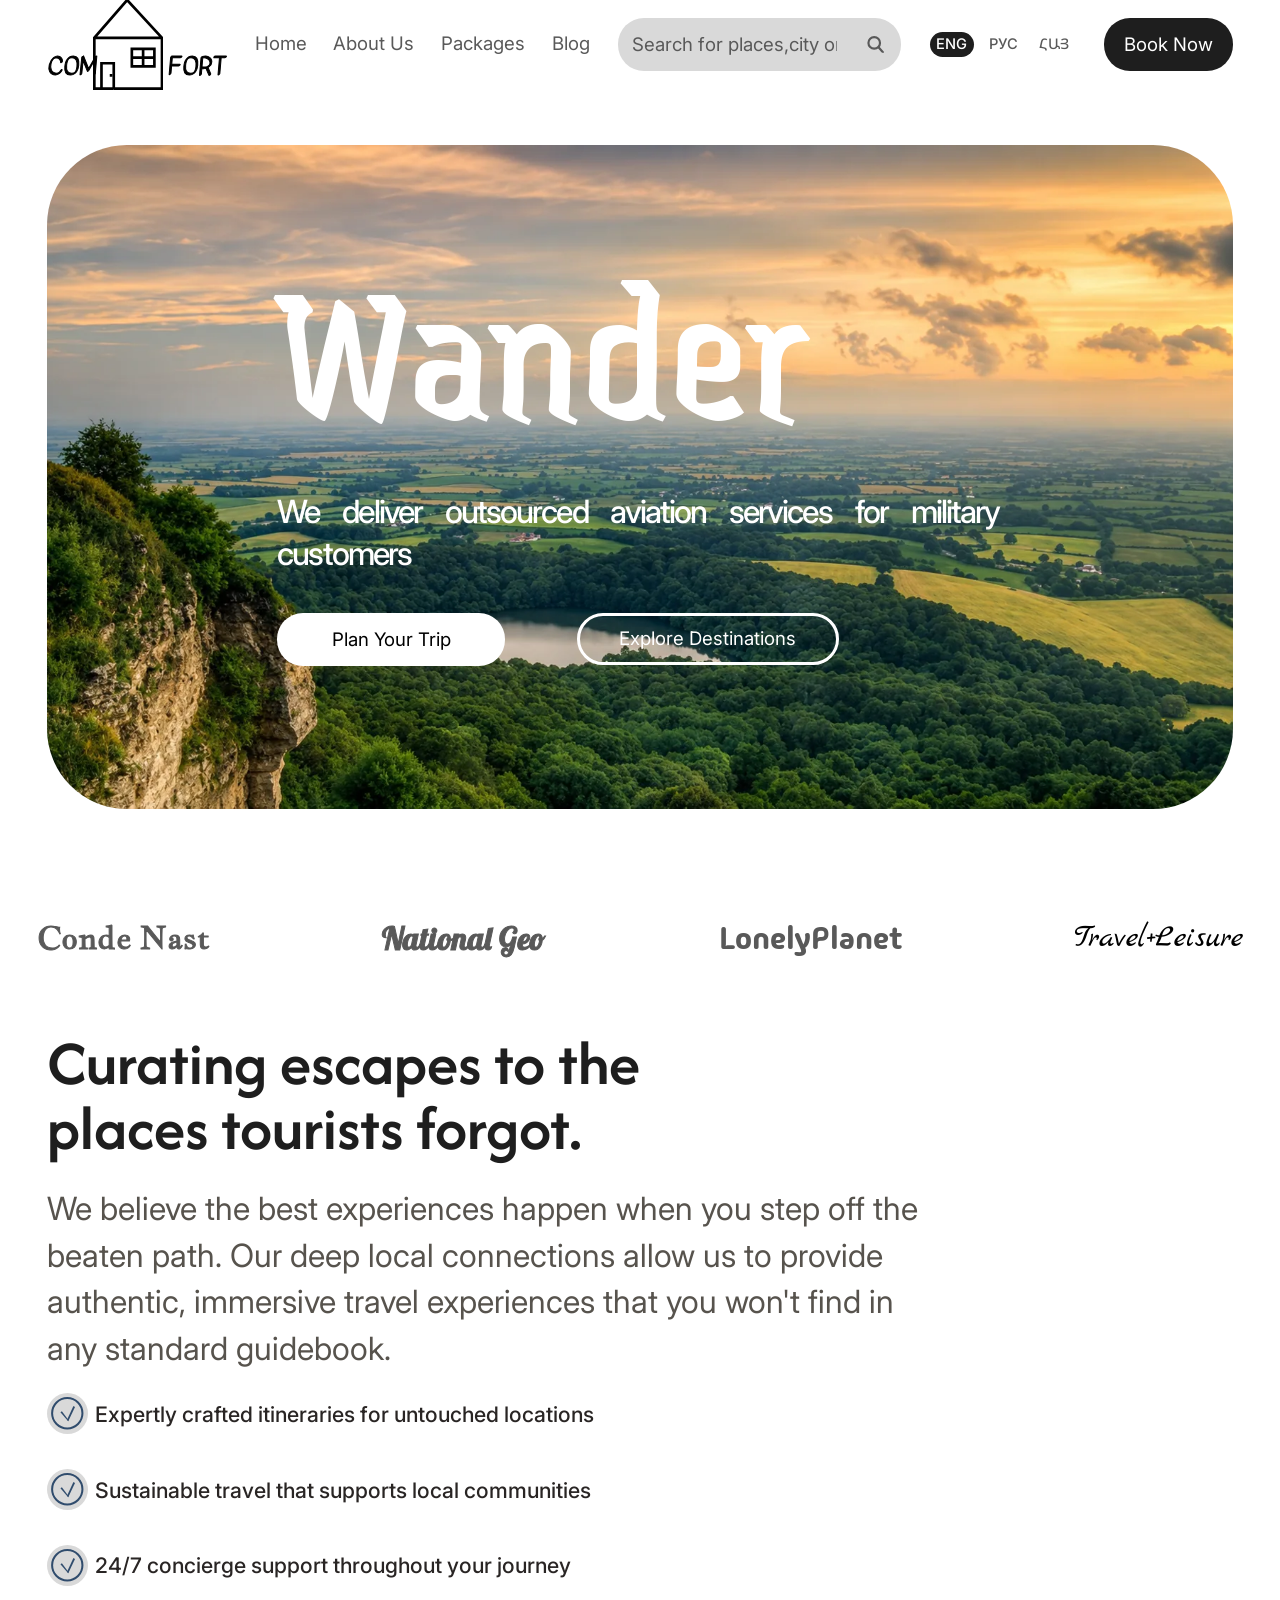
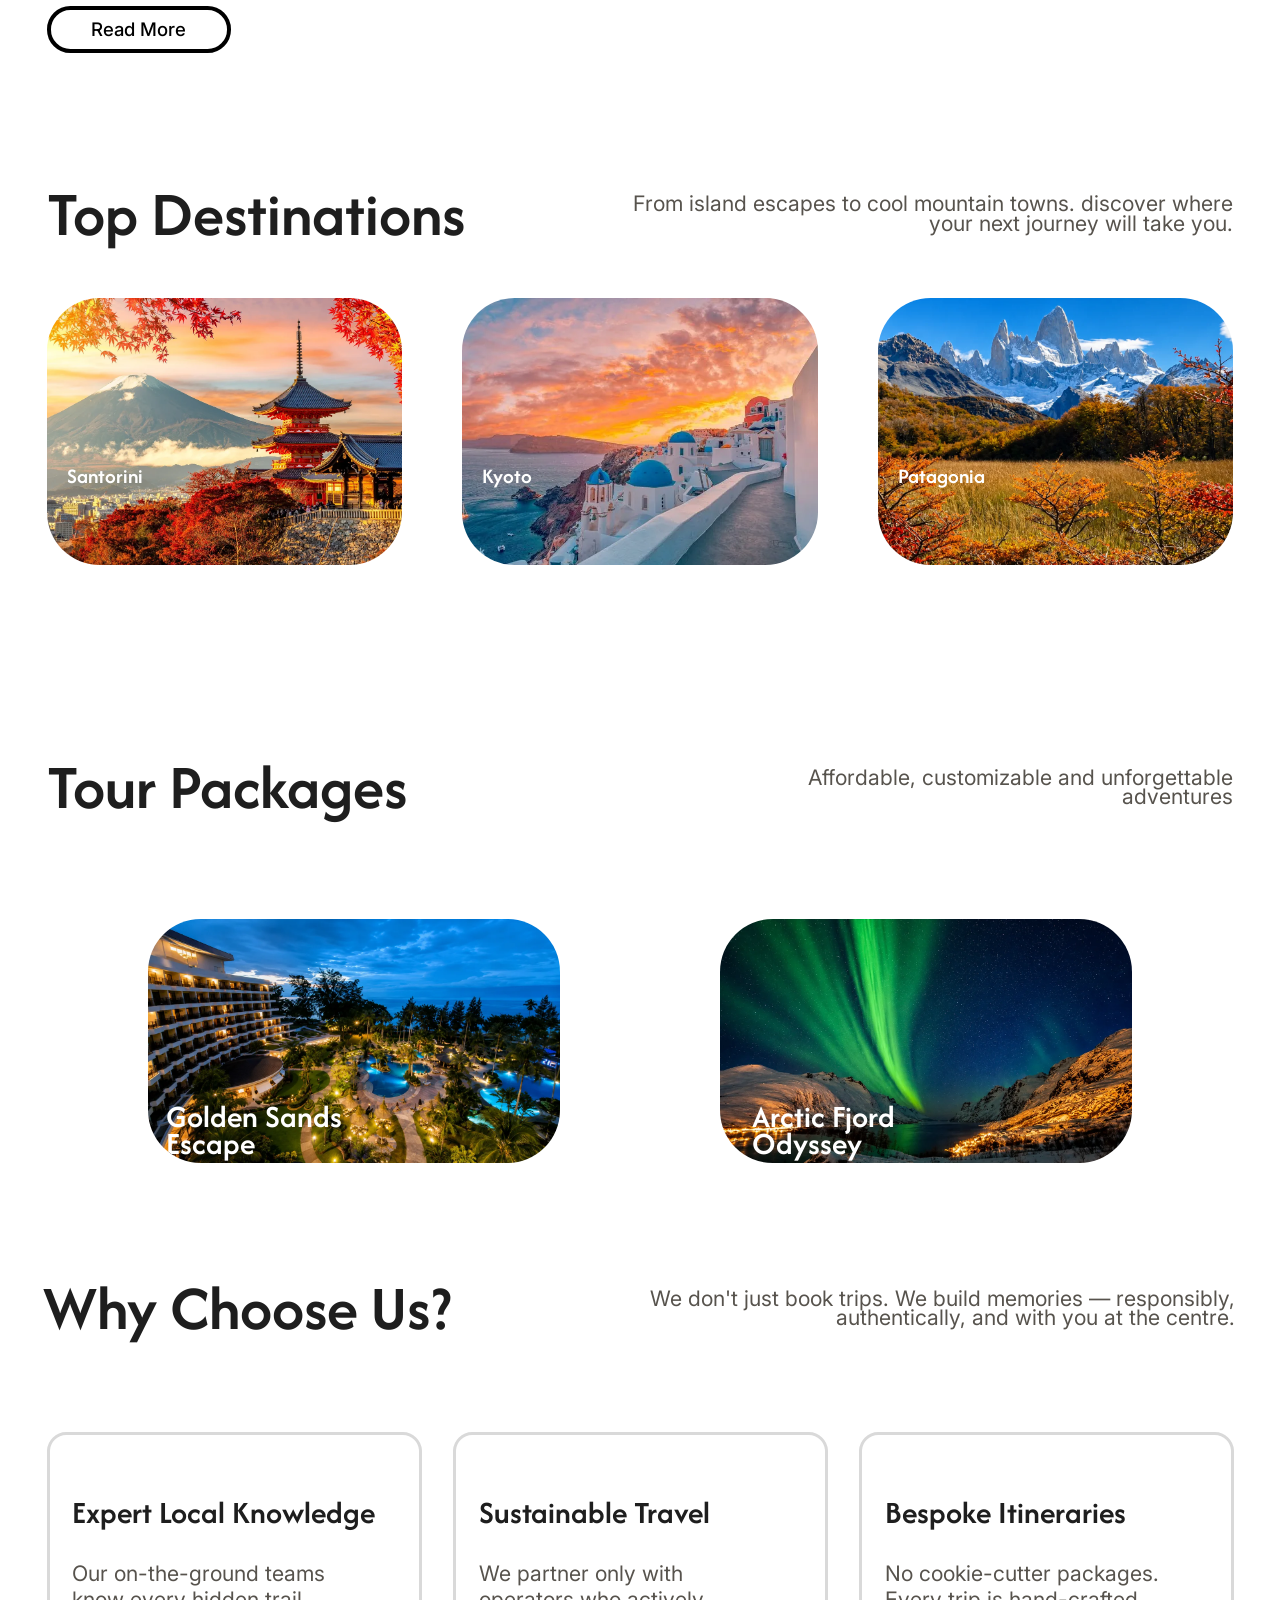
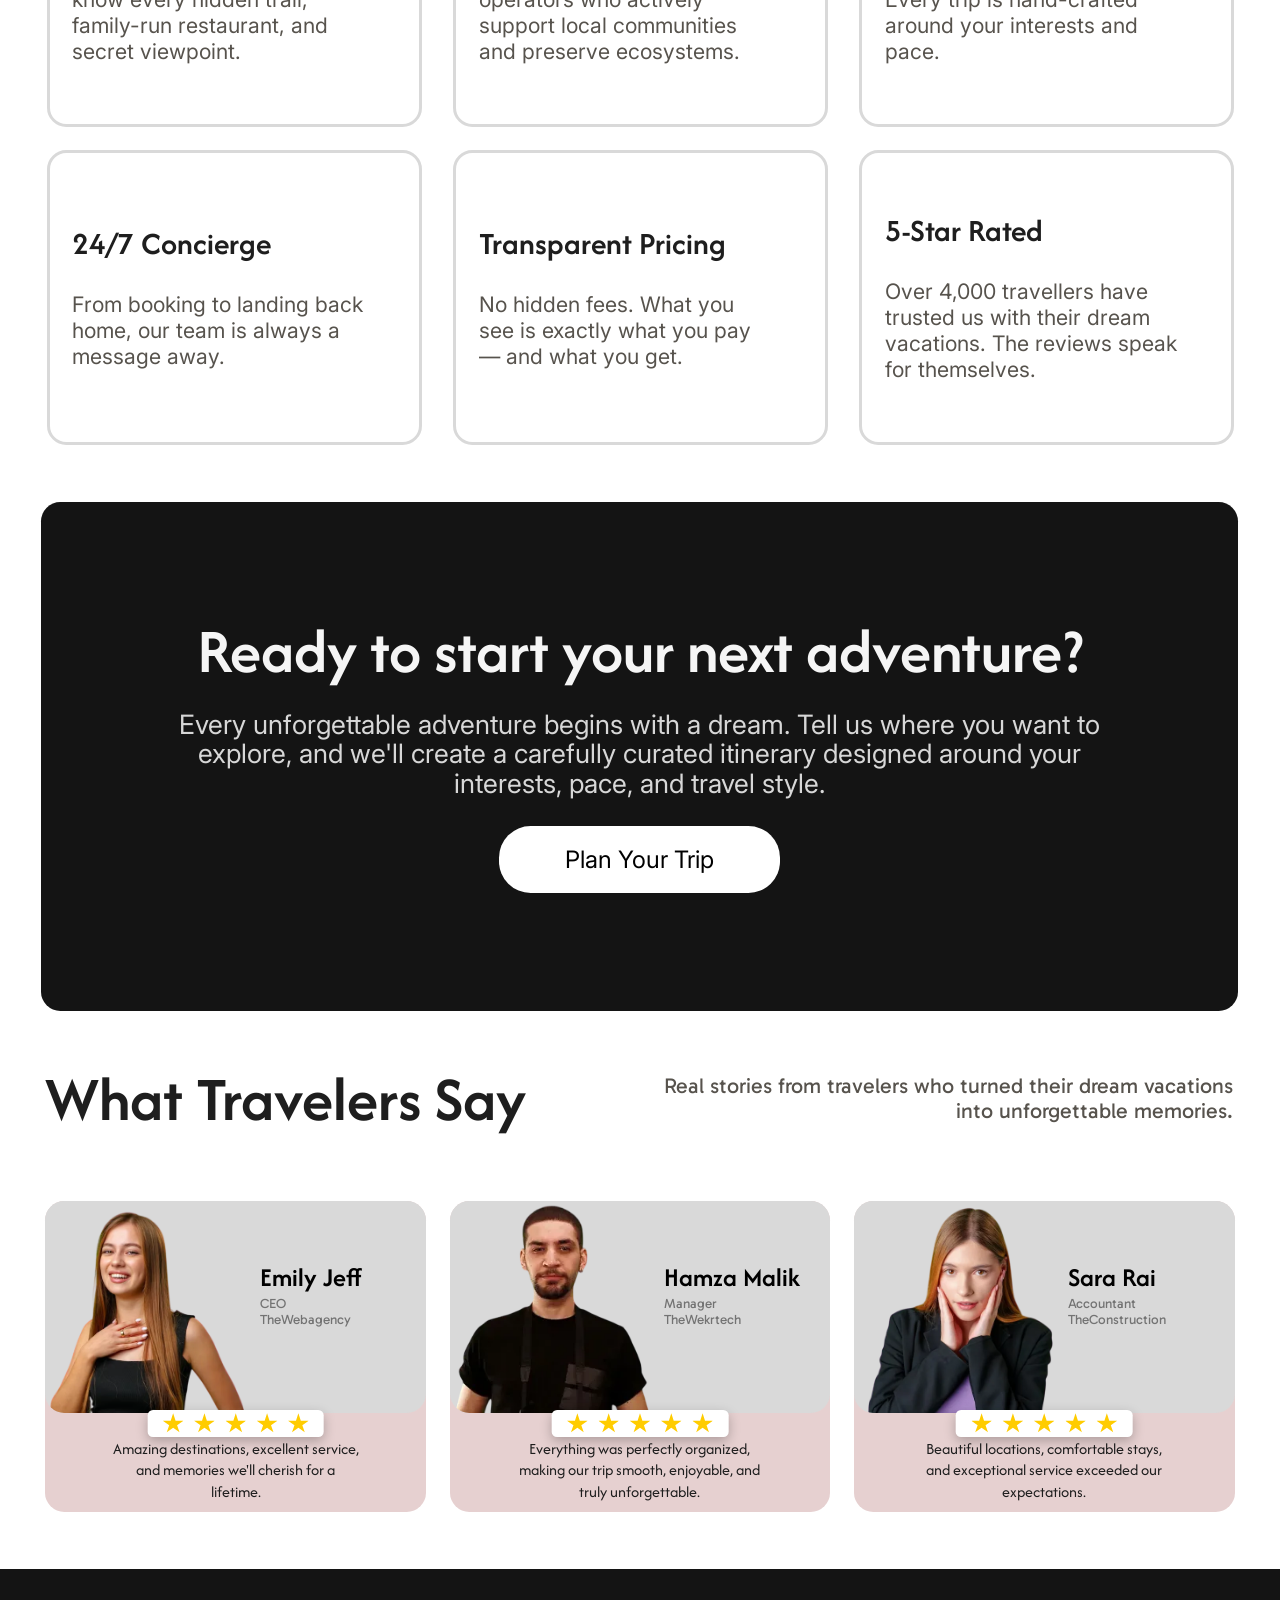
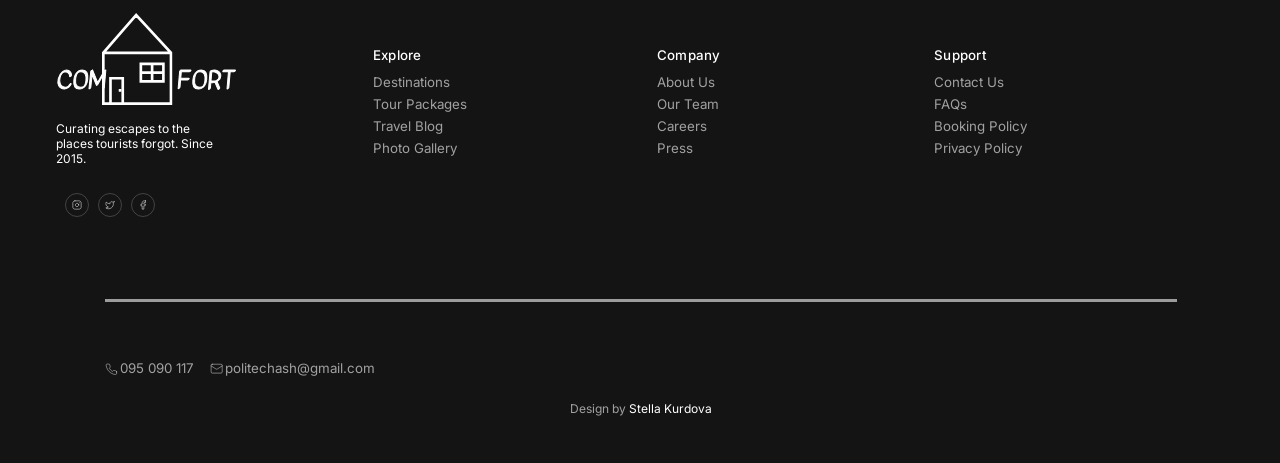
==== commit 59d054c8: "Add Russian and Armenian versions with language switcher" ====
--- a/index.html
+++ b/index.html
@@ -5,9 +5,12 @@
   <meta name="viewport" content="width=device-width, initial-scale=1">
   <title>Wander — Curating escapes to the places tourists forgot</title>
   <meta name="description" content="Expertly crafted itineraries for untouched locations, sustainable travel and 24/7 concierge support.">
+  <link rel="alternate" hreflang="en" href="https://politechash123.github.io/wander/">
+  <link rel="alternate" hreflang="ru" href="https://politechash123.github.io/wander/ru.html">
+  <link rel="alternate" hreflang="hy" href="https://politechash123.github.io/wander/hy.html">
   <link rel="preconnect" href="https://fonts.googleapis.com">
   <link rel="preconnect" href="https://fonts.gstatic.com" crossorigin>
-  <link href="https://fonts.googleapis.com/css2?family=Afacad:wght@400;600;700&family=Gabarito&family=Inter:wght@400;500;700&family=Jacques+Francois&family=Jaini+Purva&family=Kavivanar&family=Lobster&family=Madimi+One&family=Marck+Script&display=swap" rel="stylesheet">
+  <link href="https://fonts.googleapis.com/css2?family=Afacad:wght@400;600;700&family=Gabarito&family=Inter:wght@400;500;700&family=Jacques+Francois&family=Jaini+Purva&family=Kavivanar&family=Lobster&family=Madimi+One&family=Marck+Script&family=Noto+Sans+Armenian:wght@400;500;700&display=swap" rel="stylesheet">
   <link rel="stylesheet" href="css/style.css">
   <script>document.documentElement.classList.add('js');</script>
 </head>
@@ -41,6 +44,12 @@
         <svg viewBox="0 0 24 24" aria-hidden="true"><circle cx="10" cy="10" r="8" fill="none" stroke="currentColor" stroke-width="3"/><path d="M16 16l6 7" stroke="currentColor" stroke-width="3" stroke-linecap="round"/></svg>
       </button>
     </form>
+
+    <nav class="lang" aria-label="Language">
+      <a href="index.html" hreflang="en" lang="en" aria-current="page">ENG</a>
+      <a href="ru.html" hreflang="ru" lang="ru">РУС</a>
+      <a href="hy.html" hreflang="hy" lang="hy">ՀԱՅ</a>
+    </nav>
 
     <a class="btn btn--dark header__book" href="https://t.me/Ast04ka" target="_blank" rel="noopener">Book Now</a>
   </header>
--- a/css/style.css
+++ b/css/style.css
@@ -18,8 +18,8 @@
   --star: #ffcc00;
   --white: #ffffff;
 
-  --font-body: "Inter", system-ui, sans-serif;
-  --font-head: "Afacad", system-ui, sans-serif;
+  --font-body: "Inter", "Noto Sans Armenian", system-ui, sans-serif;
+  --font-head: "Afacad", "Inter", "Noto Sans Armenian", system-ui, sans-serif;
 
   --pad: 7rem;
   --section-gap: 8.5rem;
@@ -243,9 +243,35 @@
 
 .header__book {
   flex-shrink: 0;
-  width: 17.8rem;
+  min-width: 17.8rem;
+  padding: 0 3rem;
   height: 8rem;
   margin-left: auto;
+}
+
+.lang {
+  display: flex;
+  flex-shrink: 0;
+  gap: 1.2rem;
+  font-size: max(2.2rem, 11px);
+  font-weight: 500;
+  line-height: 3rem;
+}
+
+.lang a {
+  padding: 0.4rem 1rem;
+  border-radius: 2rem;
+  color: var(--gray-text);
+  transition: color .2s, background-color .2s;
+}
+
+.lang a:hover {
+  color: var(--black);
+}
+
+.lang a[aria-current="page"] {
+  background: var(--ink);
+  color: var(--white);
 }
 
 /* ---------- Hero ---------- */
@@ -290,6 +316,11 @@
   text-align: justify;
 }
 
+/* Armenian words are long: justify leaves wide gaps */
+.hero__subtitle:lang(hy) {
+  text-align: left;
+}
+
 .hero__buttons {
   display: flex;
   flex-wrap: wrap;
@@ -298,12 +329,14 @@
 }
 
 .hero__buttons .btn--light {
-  width: 34.2rem;
+  min-width: 34.2rem;
+  padding: 0 4rem;
   height: 8rem;
 }
 
 .hero__buttons .btn--outline {
-  width: 39.3rem;
+  min-width: 39.3rem;
+  padding: 0 4rem;
   height: 7.8rem;
 }
 
@@ -407,7 +440,8 @@
 }
 
 .about__more {
-  width: 27.5rem;
+  min-width: 27.5rem;
+  padding: 0 4rem;
   height: 7rem;
   border-radius: 3.5rem;
 }
@@ -444,7 +478,7 @@
 
 .section-head__text--reviews {
   max-width: 91.7rem;
-  font-family: "Gabarito", sans-serif;
+  font-family: "Gabarito", var(--font-head);
   line-height: 3.8rem;
 }
 
@@ -603,7 +637,8 @@
 }
 
 .cta__btn {
-  width: 42.2rem;
+  min-width: 42.2rem;
+  padding: 0 5rem;
   height: 10.1rem;
   margin-top: 4.2rem;
   border-radius: 4.75rem;
@@ -670,7 +705,7 @@
 .review__role {
   max-width: 14rem;
   color: var(--role);
-  font-family: "Gabarito", sans-serif;
+  font-family: "Gabarito", var(--font-head);
   font-size: max(2rem, 11px);
   line-height: 2.4rem;
 }
@@ -940,12 +975,24 @@
 
   .header__book {
     width: auto;
+    min-width: 0;
     height: 24px;
     margin-left: 0;
     padding: 0 10px;
     border-radius: 5px;
     background: var(--black);
     font-size: 11px;
+  }
+
+  .lang {
+    gap: 2px;
+    font-size: 10px;
+    line-height: 14px;
+  }
+
+  .lang a {
+    padding: 4px 6px;
+    border-radius: 5px;
   }
 
   @media (max-width: 439px) {
@@ -986,6 +1033,7 @@
   .hero__buttons .btn--light,
   .hero__buttons .btn--outline {
     width: auto;
+    min-width: 0;
     height: 26px;
     padding: 0 12px;
     border-radius: 5px;
@@ -1063,7 +1111,8 @@
   }
 
   .about__more {
-    width: 183px;
+    min-width: 183px;
+    padding: 0 20px;
     height: 47px;
     border-width: 2px;
     font-size: 16px;
@@ -1216,7 +1265,8 @@
   }
 
   .cta__btn {
-    width: 195px;
+    min-width: 195px;
+    padding: 0 20px;
     height: 43px;
     margin-top: 20px;
     font-size: 20px;
